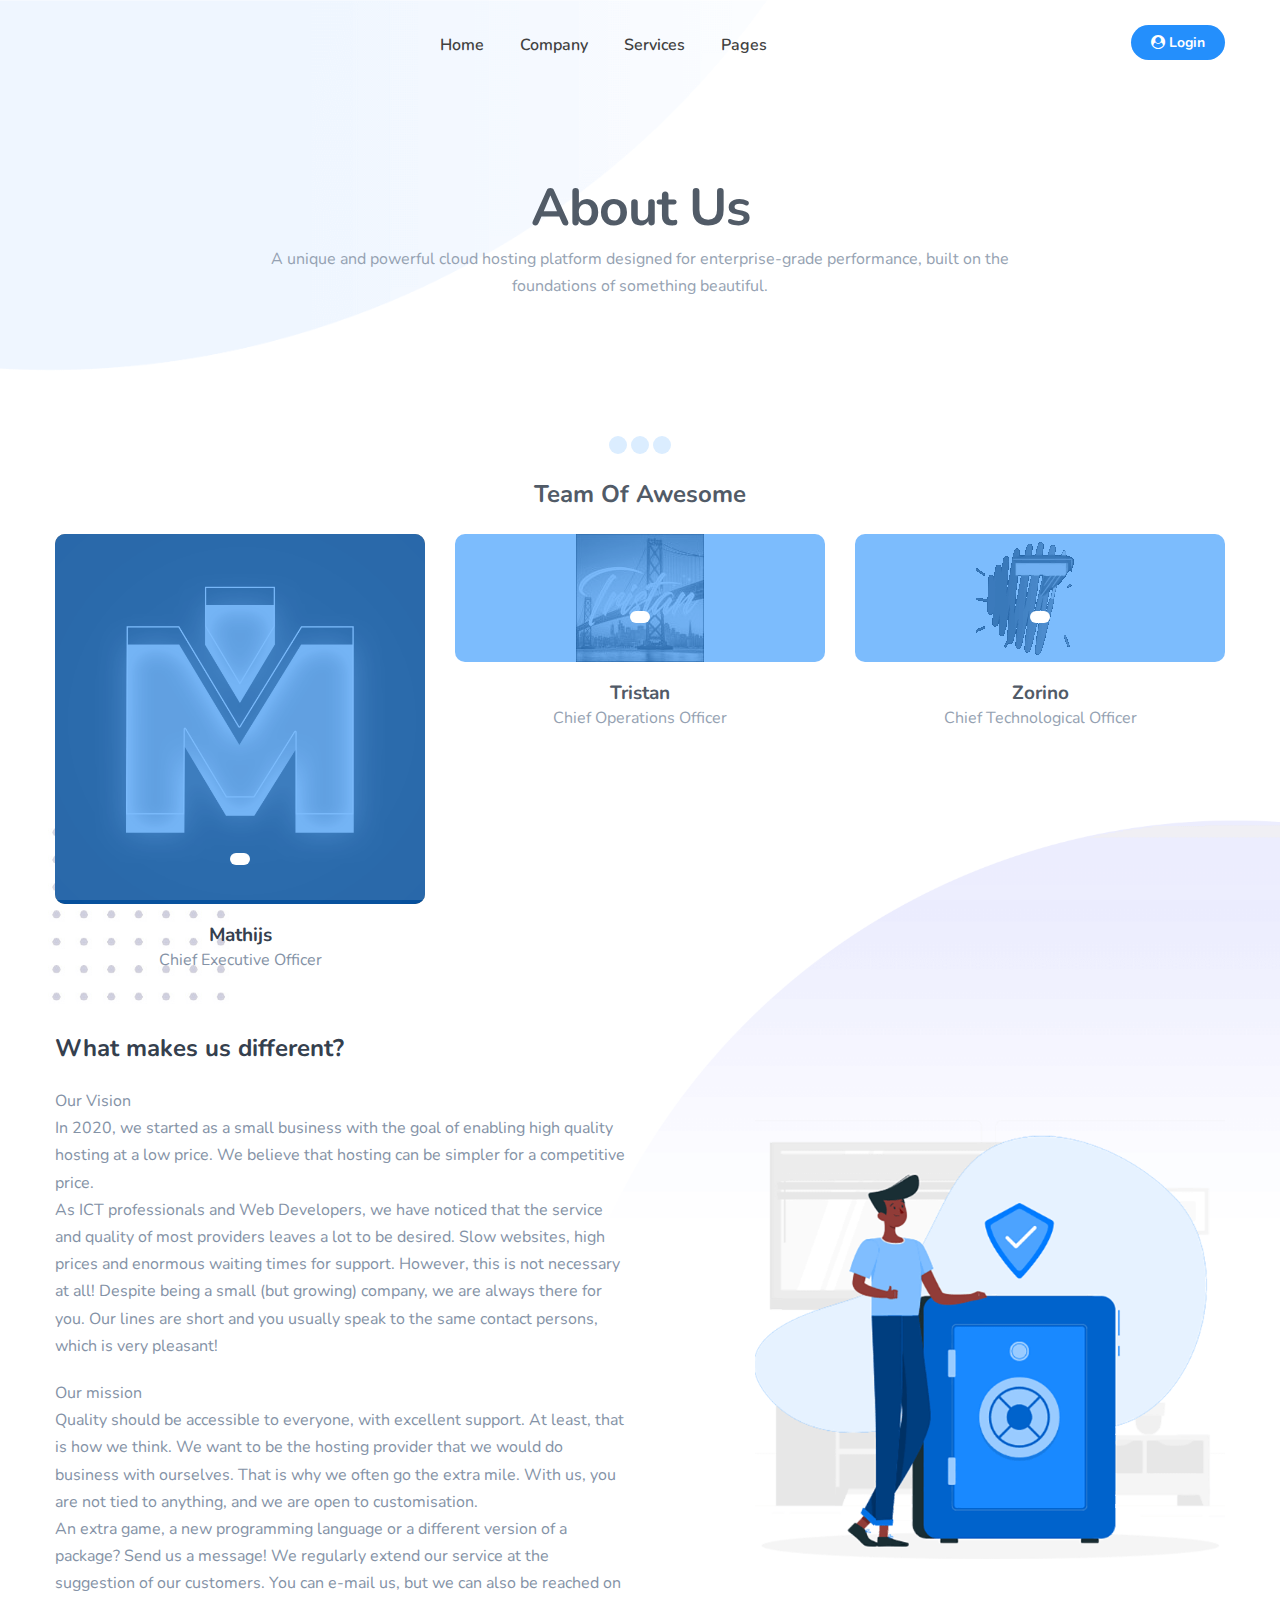
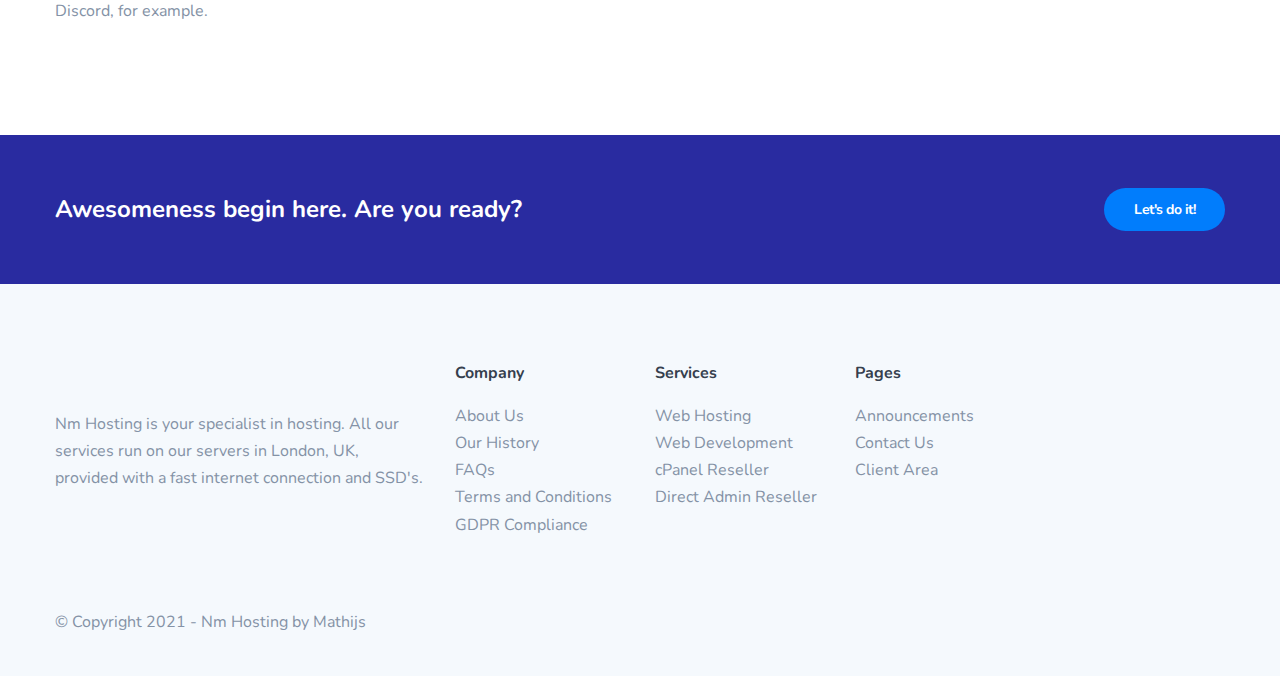
==== about-us.html @ e0759e77 "First push to git" ====
<!DOCTYPE html>
<html lang="zxx">

<head>
    <meta charset="utf-8">
    <title>Nm Hosting</title>
    <meta content="width=device-width, initial-scale=1.0" name="viewport">
    <meta content="Nm Hosting" name="description">
    <meta content="" name="keywords">
    <meta content="" name="author">

    <!--[if lt IE 9]>
    <script src="js/html5shiv.js"></script>
    <![endif]-->

    <!-- CSS Files
    ================================================== -->
    <link href="css/bootstrap.min.css" rel="stylesheet" type="text/css">
    <link href="css/bootstrap-grid.min.css" rel="stylesheet" type="text/css">
    <link href="css/bootstrap-reboot.min.css" rel="stylesheet" type="text/css">
    <link href="css/animate.css" rel="stylesheet" type="text/css">
    <link href="css/owl.carousel.css" rel="stylesheet" type="text/css">
    <link href="css/owl.theme.css" rel="stylesheet" type="text/css">
    <link href="css/owl.transitions.css" rel="stylesheet" type="text/css">
    <link href="css/magnific-popup.css" rel="stylesheet" type="text/css">
	<link href="css/jquery.countdown.css" rel="stylesheet" type="text/css">
    <link href="css/style.css" rel="stylesheet" type="text/css">

    <!-- color scheme -->
    <link id="colors" href="css/colors/scheme-01.css" rel="stylesheet" type="text/css">
	<link href="css/coloring.css" rel="stylesheet" type="text/css">

</head>

<body>
    <div id="wrapper">
        <!-- header begin -->
        <header class="header-light transparent scroll-light">
                <div class="container">
                    <div class="row">
                        <div class="col-md-12">
                            <div class="d-flex justify-content-between">
                                <div class="align-self-center header-col-left">
                                    <!-- logo begin -->
                                    <!-- logo begin -->
                                    <div id="logo">
                                        <a href="index.html">
											<img alt="" src="https://cdn.nmhosting.eu/Banner_Dark_Color.png" width="250" />
										</a>
                                    </div>
                                    <!-- logo close -->
                                    <!-- logo close -->
                                </div>
                                <div class="align-self-center ml-auto header-col-mid">
                                    <!-- mainmenu begin -->
                                    <ul id="mainmenu">
    <li>
        <a href="index.html">Home</a>
    </li>
    <li>
        <a href="#">Company</a>
        <ul>
            <li><a href="about-us.html">About Us</a></li>
            <li><a href="our-history.html">Our History</a></li>
            <li><a href="https://client.nmhosting.eu/knowledgebase">FAQs</a></li>
<li><a href="terms-and-conditions.html">Terms and Conditions</a></li>
<li><a href="gdpr-compliance.html">GDPR Compliance</a></li>

        </ul>
    </li>
    <li>
        <a href="#">Services</a>
        <ul>
            <li><a href="web-hosting.html">Web Hosting</a></li>
            <li><a href="web-development">Web Development</a></li>
            <li><a href="cpanel-reseller.html">cPanel Reseller</a></li>
            <li><a href="directadmin-reseller.html">Direct Admin Reseller</a></li>
        </ul>
    </li>
    <li>
        <a href="#">Pages</a>
        <ul>
            <li><a href="https://client.nmhosting.eu/announcements">Announcements</a></li>
            <li><a href="contact-us.html">Contact Us</a></li>
            <li><a href="https://client.nmhosting.eu/login">Client Area</a></li>
        </ul>
    </li>
</ul>
                                </div>
                                <div class="align-self-center ml-auto header-col-right">
                                    <a class="btn-custom" href="https://client.nmhosting.eu/login"><i class="fa fa-user-circle"></i> Login</a>
                                    <span id="menu-btn"></span>
                                </div>
                                <div class="clearfix"></div>
                            </div>
                        </div>
                    </div>
                </div>
            </header>
        <!-- header close -->
        <!-- content begin -->
        <div class="no-bottom no-top" id="content">
            <div id="top"></div>
            
            <!-- section begin -->
            <section id="subheader" data-bgimage="url(images/background/5.png) bottom">
                    <div class="center-y relative text-center" data-scroll-speed="4">
                        <div class="container">
                            <div class="row">
                                <div class="col-md-8 offset-md-2">
                                    <form action='blank.php' class="row" id='form_subscribe' method="post" name="myForm">
                                <div class="col text-center">
									<div class="spacer-single"></div>
									<h1>About Us</h1>
									<p>A unique and powerful cloud hosting platform designed for enterprise-grade performance, built on the foundations of something beautiful.</p>
                                </div>
                                <div class="clearfix"></div>
                            </form>
                                </div>
                            </div>
                        </div>
                    </div>
            </section>
            <!-- section close -->
            

            <section class="no-top" data-bgimage="url(images/background/6.png) center">
                <div class="container">
                    				
					<div class="spacer-double"></div>			
					
					<div class="row">
                        <div class="col-md-12 text-center">
                            <h3>Team Of Awesome</h3>
                        </div>

                        <div class="col-lg-4 col-md-6 col-sm-6 mb-md-30">
                            <div class="f-profile text-center">
                                <div class="fp-wrap gray">
									<div class="fpw-overlay">
										<div class="fpwo-wrap">
											<div class="fpwow-icons">
											</div>
										</div>
									</div>									
									<div class="fpw-overlay-btm"></div>
                                    <img src="images/team/mathijs.png" class="fp-image img-fluid" alt="">
                                </div>

                                <h4>Mathijs</h4>
                                Chief Executive Officer
                            </div>
                        </div>
						
						<div class="col-lg-4 col-md-6 col-sm-6 mb-md-30">
                            <div class="f-profile text-center">
                                <div class="fp-wrap gray">
									<div class="fpw-overlay">
										<div class="fpwo-wrap">
											<div class="fpwow-icons">
											</div>
										</div>
									</div>									
									<div class="fpw-overlay-btm"></div>
                                    <img src="images/team/tristan.jpg" class="fp-image img-fluid" alt="">
                                </div>

                                <h4>Tristan</h4>
                                Chief Operations Officer
                            </div>
                        </div>
						
						<div class="col-lg-4 col-md-6 col-sm-6 mb-md-30">
                            <div class="f-profile text-center">
                                <div class="fp-wrap gray">
									<div class="fpw-overlay">
										<div class="fpwo-wrap">
											<div class="fpwow-icons">
											</div>
										</div>
									</div>									
									<div class="fpw-overlay-btm"></div>
                                    <img src="images/team/zorino.gif" class="fp-image img-fluid" alt="">
                                </div>

                                <h4>Zorino</h4>
                                Chief Technological Officer
                            </div>
                        </div>
						                        
                    </div>
					
					<div class="spacer-double"></div>
					
					<div class="row align-items-center">
						<div class="col-md-6">
							<h3>What makes us different?</h3>
							<p>Our Vision <br>
                                In 2020, we started as a small business with the goal of enabling high quality hosting at a low price. We believe that hosting can be simpler for a competitive price.
                                <br>
                                As ICT professionals and Web Developers, we have noticed that the service and quality of most providers leaves a lot to be desired. Slow websites, high prices and enormous waiting times for support. However, this is not necessary at all! Despite being a small (but growing) company, we are always there for you. Our lines are short and you usually speak to the same contact persons, which is very pleasant!</p>
							<p>Our mission <br>
                                Quality should be accessible to everyone, with excellent support. At least, that is how we think. We want to be the hosting provider that we would do business with ourselves. That is why we often go the extra mile. With us, you are not tied to anything, and we are open to customisation. <br>
                                An extra game, a new programming language or a different version of a package? Send us a message! We regularly extend our service at the suggestion of our customers. You can e-mail us, but we can also be reached on Discord, for example.</p>
                        </div>
						
						<div class="col-md-5  offset-md-1">
							<img src="images/misc/5.png" class="img-fluid" alt="">
						</div>
					</div>
					
            </section>
			
			<section class="pt60 pb60 bg-color-2 text-light">
				<div class="container">
					<div class="row align-items-center">
						<div class="col-md-8 mb-sm-30 text-lg-left text-sm-center">
							<h3 class="no-bottom">Awesomeness begin here. Are you ready?</h3>
						</div>
						
						<div class="col-md-4 text-lg-right text-sm-center">
							<a href="web-hosting.html" class="btn-custom capsule med">Let's do it!</a>
						</div>
					</div>
				</div>
			</section>

        </div>
        <!-- content close -->

            <!-- footer begin -->
            <footer class="footer-light">
                <div class="container">
                    <div class="row">
						<div class="col-lg-4">
                            <div class="widget">
                                <a href="index.html"><img alt="" class="logo" width="200px" src="https://cdn.nmhosting.eu/Banner_Dark_Color.png"></a>
                                <div class="spacer-20"></div>
                                <p>Nm Hosting is your specialist in hosting. All our services run on our servers in London, UK, provided with a fast internet connection and SSD's.</p>
                            </div>
                        </div>
						
                        <div class="col-lg-2">
                            <div class="widget">
                                <h5>Company</h5>
                                <ul>
                                    <li><a href="about-us.html">About Us</a></li>
                                    <li><a href="our-history.html">Our History</a></li>
                                    <li><a href="https://client.nmhosting.eu/knowledgebase">FAQs</a></li>
<li><a href="terms-and-conditions.html">Terms and Conditions</a></li>
<li><a href="gdpr-compliance.html">GDPR Compliance</a></li>

                                </ul>
                            </div>
                        </div>

                        <div class="col-lg-2">
                            <div class="widget">
                                <h5>Services</h5>
                                <ul>
                                    <li><a href="web-hosting.html">Web Hosting</a></li>
                                    <li><a href="web-development">Web Development</a></li>
                                    <li><a href="cpanel-reseller.html">cPanel Reseller</a></li>
                                    <li><a href="directadmin-reseller.html">Direct Admin Reseller</a></li>
                                </ul>
                            </div>
                        </div>

                        <div class="col-lg-2">
                            <div class="widget">
                                <h5>Pages</h5>
                                <ul>
                                    <li><a href="https://client.nmhosting.eu/announcements">Announcements</a></li>
                                    <li><a href="contact-us.html">Contact Us</a></li>
                                    <li><a href="https://client.nmhosting.eu/login">Client Area</a></li>
                                </ul>
                            </div>
                        </div>
                    </div>

                    <div class="row">
                        <div class="col-md-6 sm-text-center mb-sm-30">
                            <div class="mt10">&copy; Copyright 2021 - Nm Hosting by Mathijs</div>
                        </div>
                    </div>
                </div>
            </footer>
            <!-- footer close -->
		
        
        
		<div id="preloader">
                <div class="spinner">
                    <div class="bounce1"></div>
                    <div class="bounce2"></div>
                    <div class="bounce3"></div>
                </div>
            </div>
        </div>		
		


        <!-- Javascript Files
    ================================================== -->
        <script src="js/jquery.min.js"></script>
        <script src="js/bootstrap.min.js"></script>
        <script src="js/wow.min.js"></script>
        <script src="js/jquery.isotope.min.js"></script>
        <script src="js/easing.js"></script>
        <script src="js/owl.carousel.js"></script>
        <script src="js/validation.js"></script>
        <script src="js/jquery.magnific-popup.min.js"></script>
        <script src="js/enquire.min.js"></script>
        <script src="js/jquery.stellar.min.js"></script>
        <script src="js/jquery.plugin.js"></script>
        <script src="js/typed.js"></script>
		<script src="js/jquery.countTo.js"></script>
        <script src="js/jquery.countdown.js"></script>
        <script src="js/designesia.js"></script>
        <script src="https://kit.fontawesome.com/c7cc55ee09.js" crossorigin="anonymous"></script>


</body>

</html>
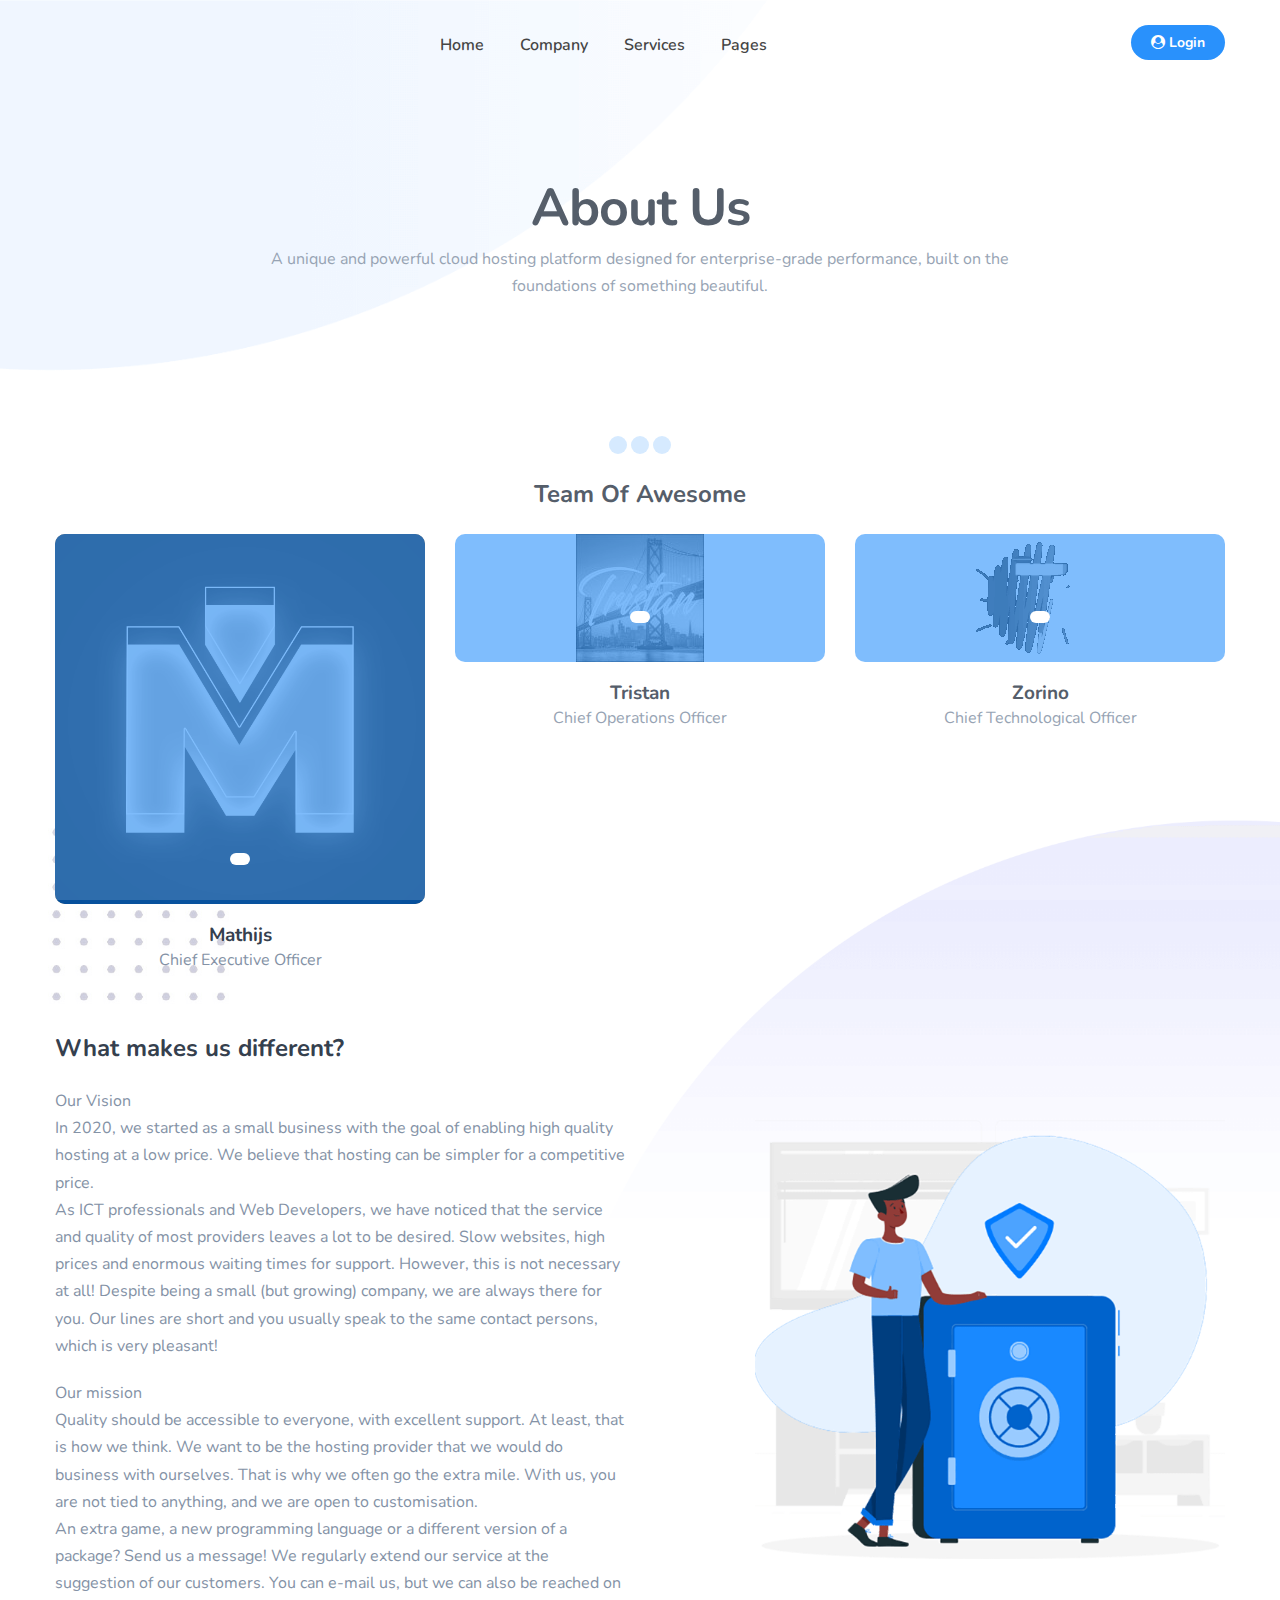
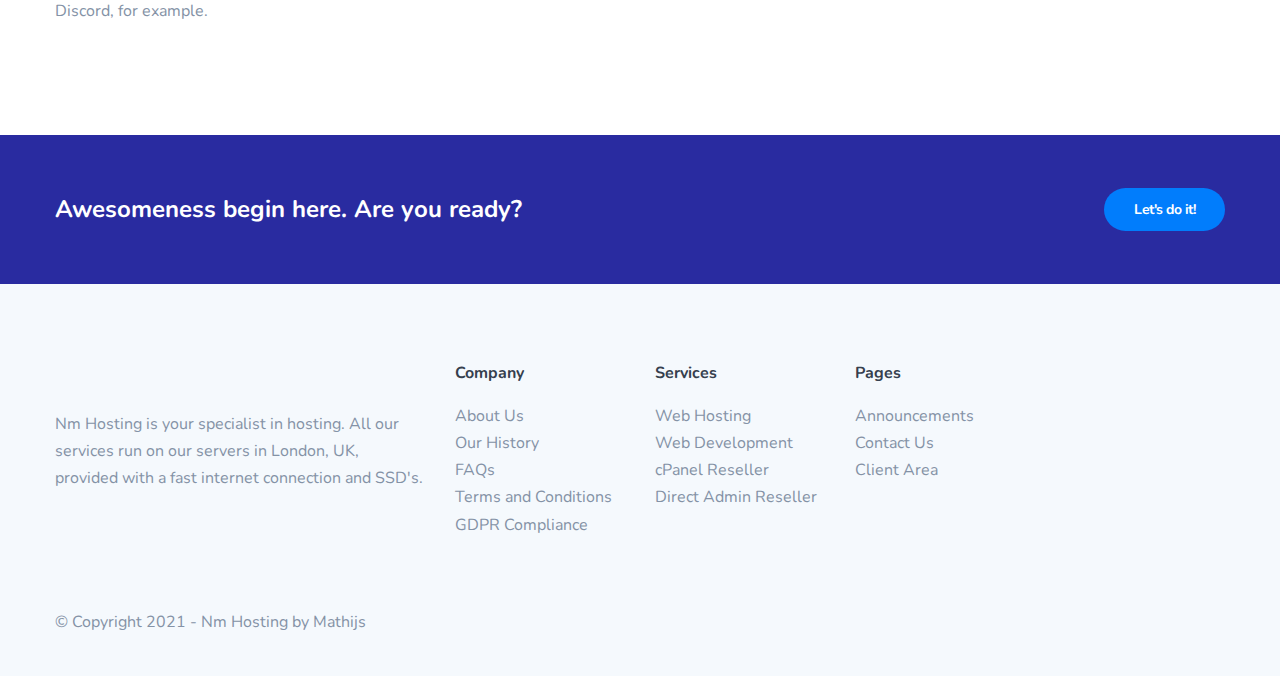
==== commit 8e0d86cb: "Added stuff" ====
--- a/about-us.html
+++ b/about-us.html
@@ -2,12 +2,14 @@
 <html lang="zxx">
 
 <head>
-    <meta charset="utf-8">
-    <title>Nm Hosting</title>
-    <meta content="width=device-width, initial-scale=1.0" name="viewport">
-    <meta content="Nm Hosting" name="description">
-    <meta content="" name="keywords">
-    <meta content="" name="author">
+        <meta charset="utf-8" />
+        <title>Nm Hosting</title>
+        <meta content="width=device-width, initial-scale=1.0" name="viewport" />
+        <meta content="Nm Hosting" name="description" />
+        <meta content="nm hosting, webhost, web hosting, uk cloud hosting" name="keywords" />
+        <meta content="Nm Hosting" name="author" />
+        <meta content="#1062fe" name="theme-color" />
+        <meta content="Nm hosting, We offer the best performance for a very low price. Your website will run extremely fast and this for only 4 Bucks a month!" name="description" />
 
     <!--[if lt IE 9]>
     <script src="js/html5shiv.js"></script>
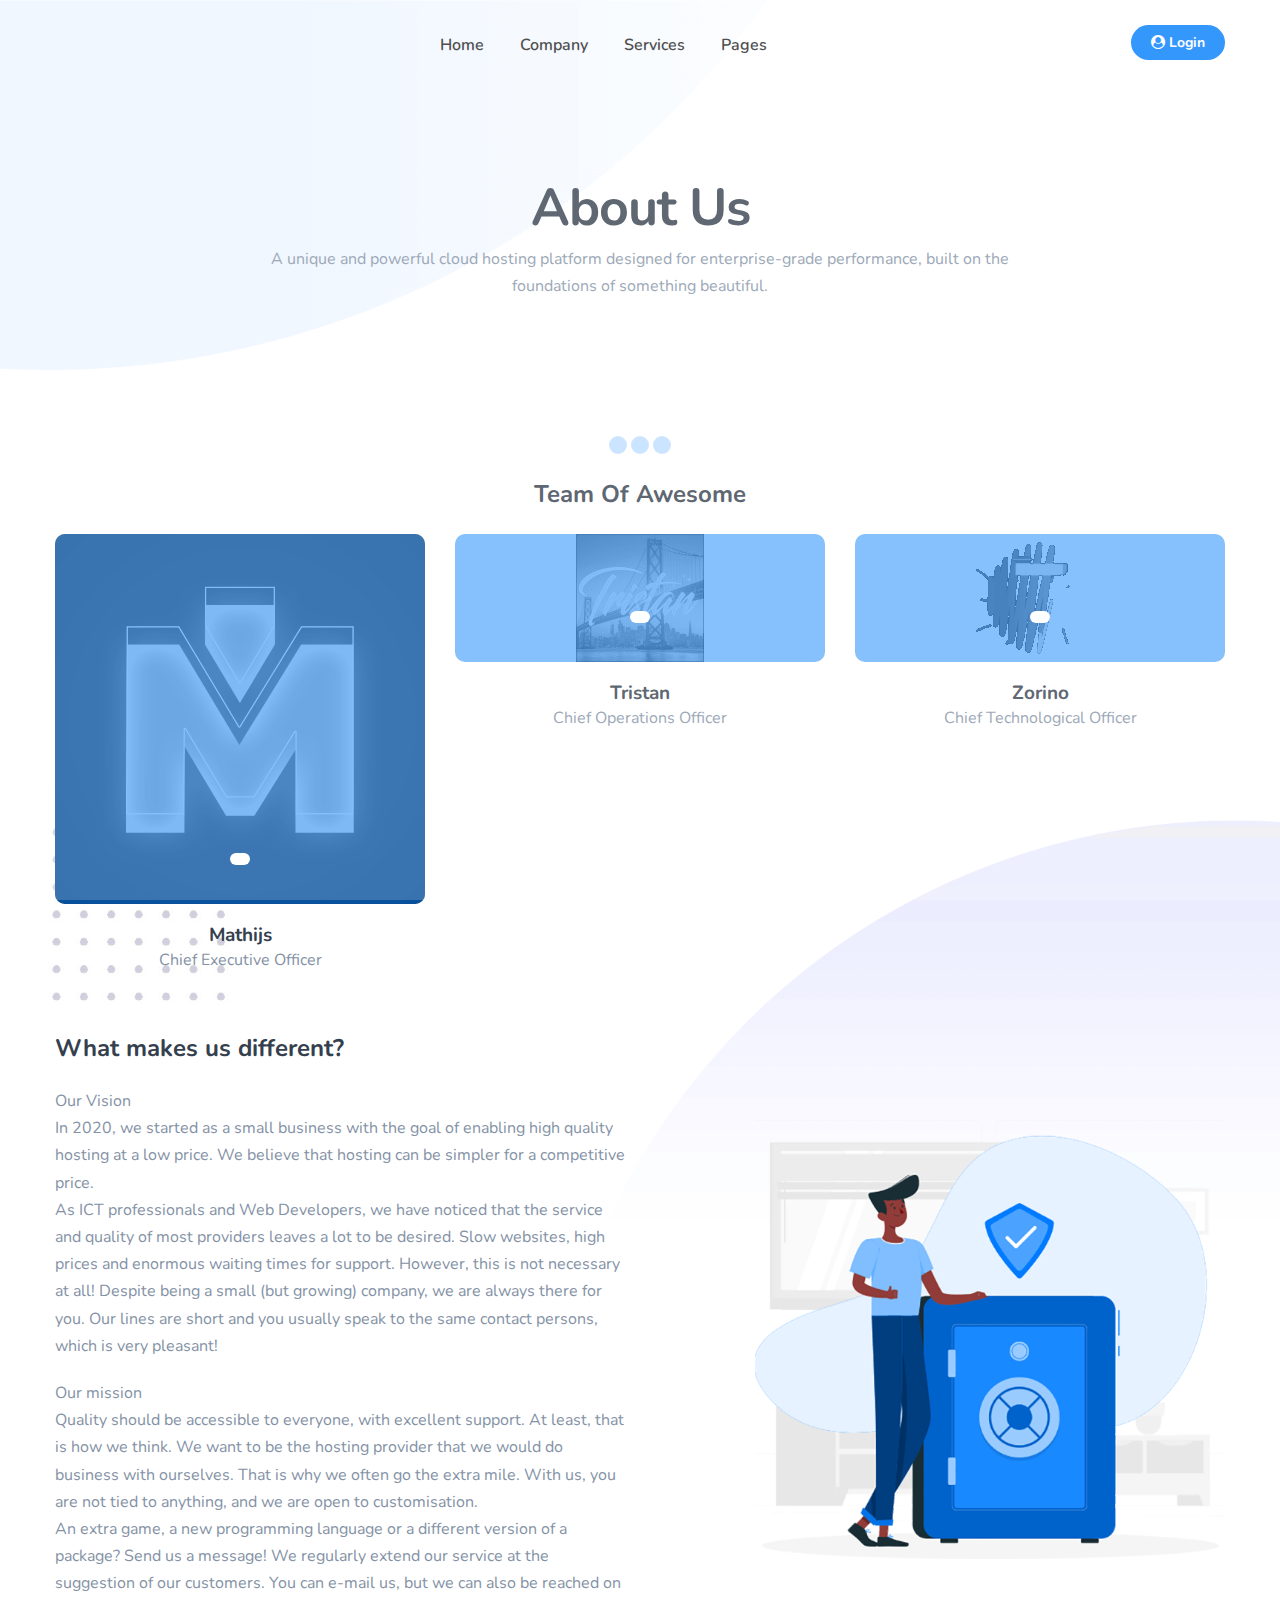
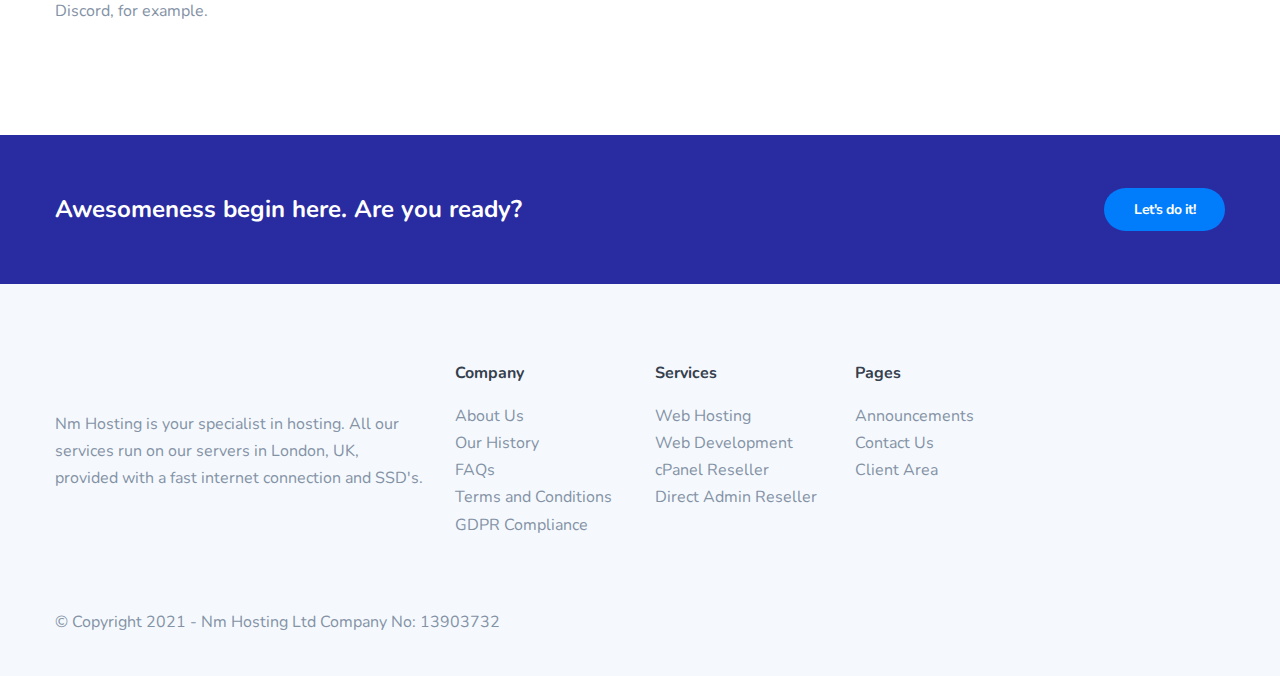
==== commit 7565999f: "Update Company No and Footer" ====
--- a/about-us.html
+++ b/about-us.html
@@ -282,7 +282,7 @@
 
                     <div class="row">
                         <div class="col-md-6 sm-text-center mb-sm-30">
-                            <div class="mt10">&copy; Copyright 2021 - Nm Hosting by Mathijs</div>
+                            <div class="mt10">&copy; Copyright 2021 - Nm Hosting Ltd Company No: 13903732</div>
                         </div>
                     </div>
                 </div>
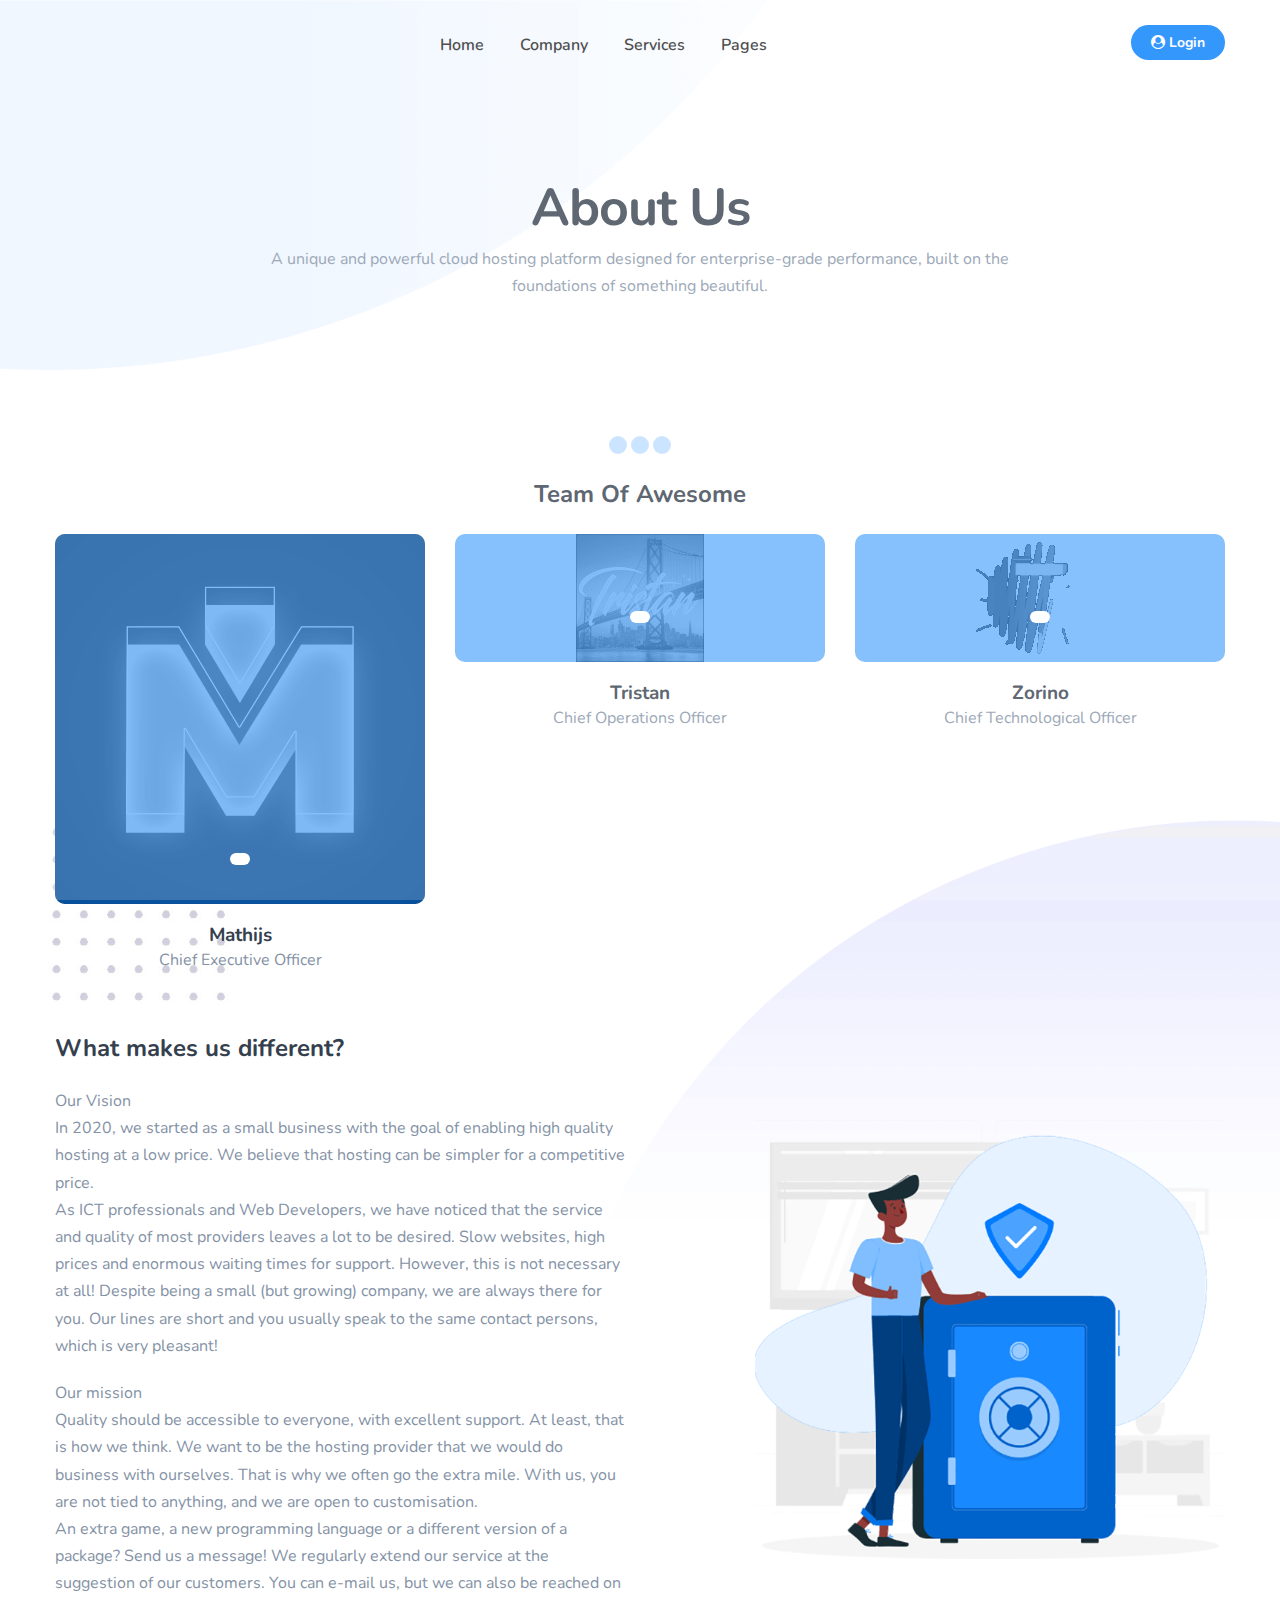
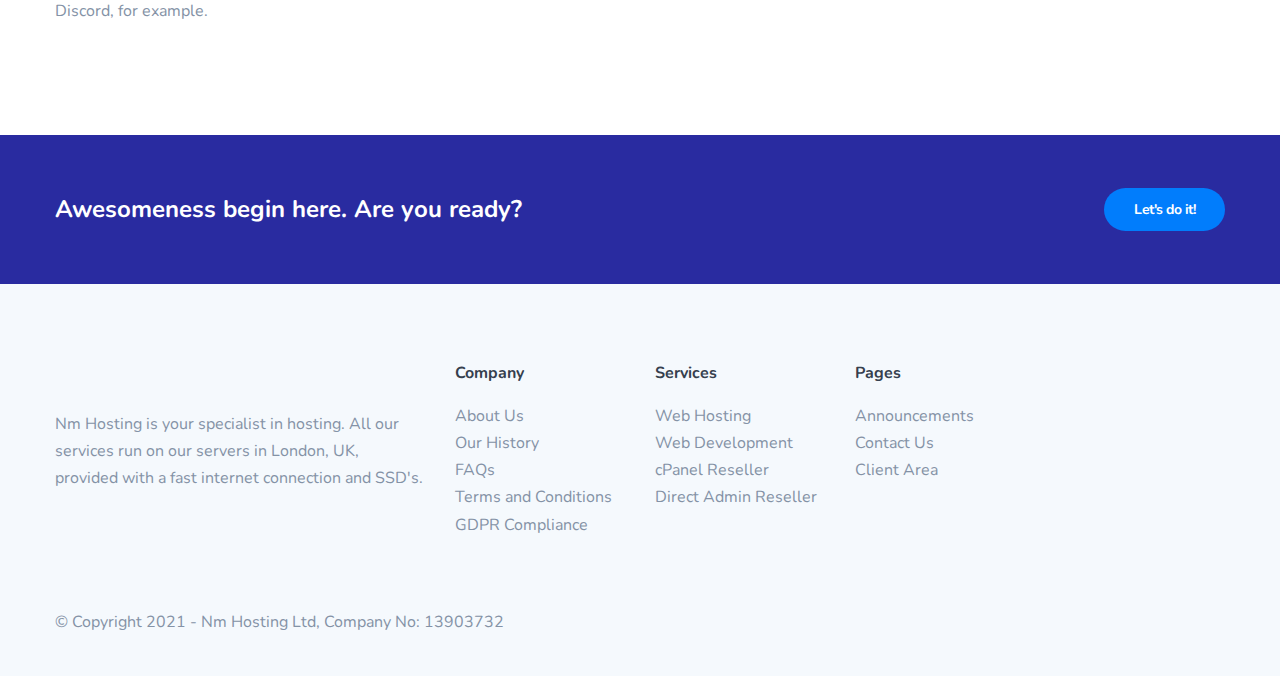
==== commit 57fa78f4: "Update Company No and Footer" ====
--- a/about-us.html
+++ b/about-us.html
@@ -282,7 +282,7 @@
 
                     <div class="row">
                         <div class="col-md-6 sm-text-center mb-sm-30">
-                            <div class="mt10">&copy; Copyright 2021 - Nm Hosting Ltd Company No: 13903732</div>
+                            <div class="mt10">&copy; Copyright 2021 - Nm Hosting Ltd, Company No: 13903732</div>
                         </div>
                     </div>
                 </div>
